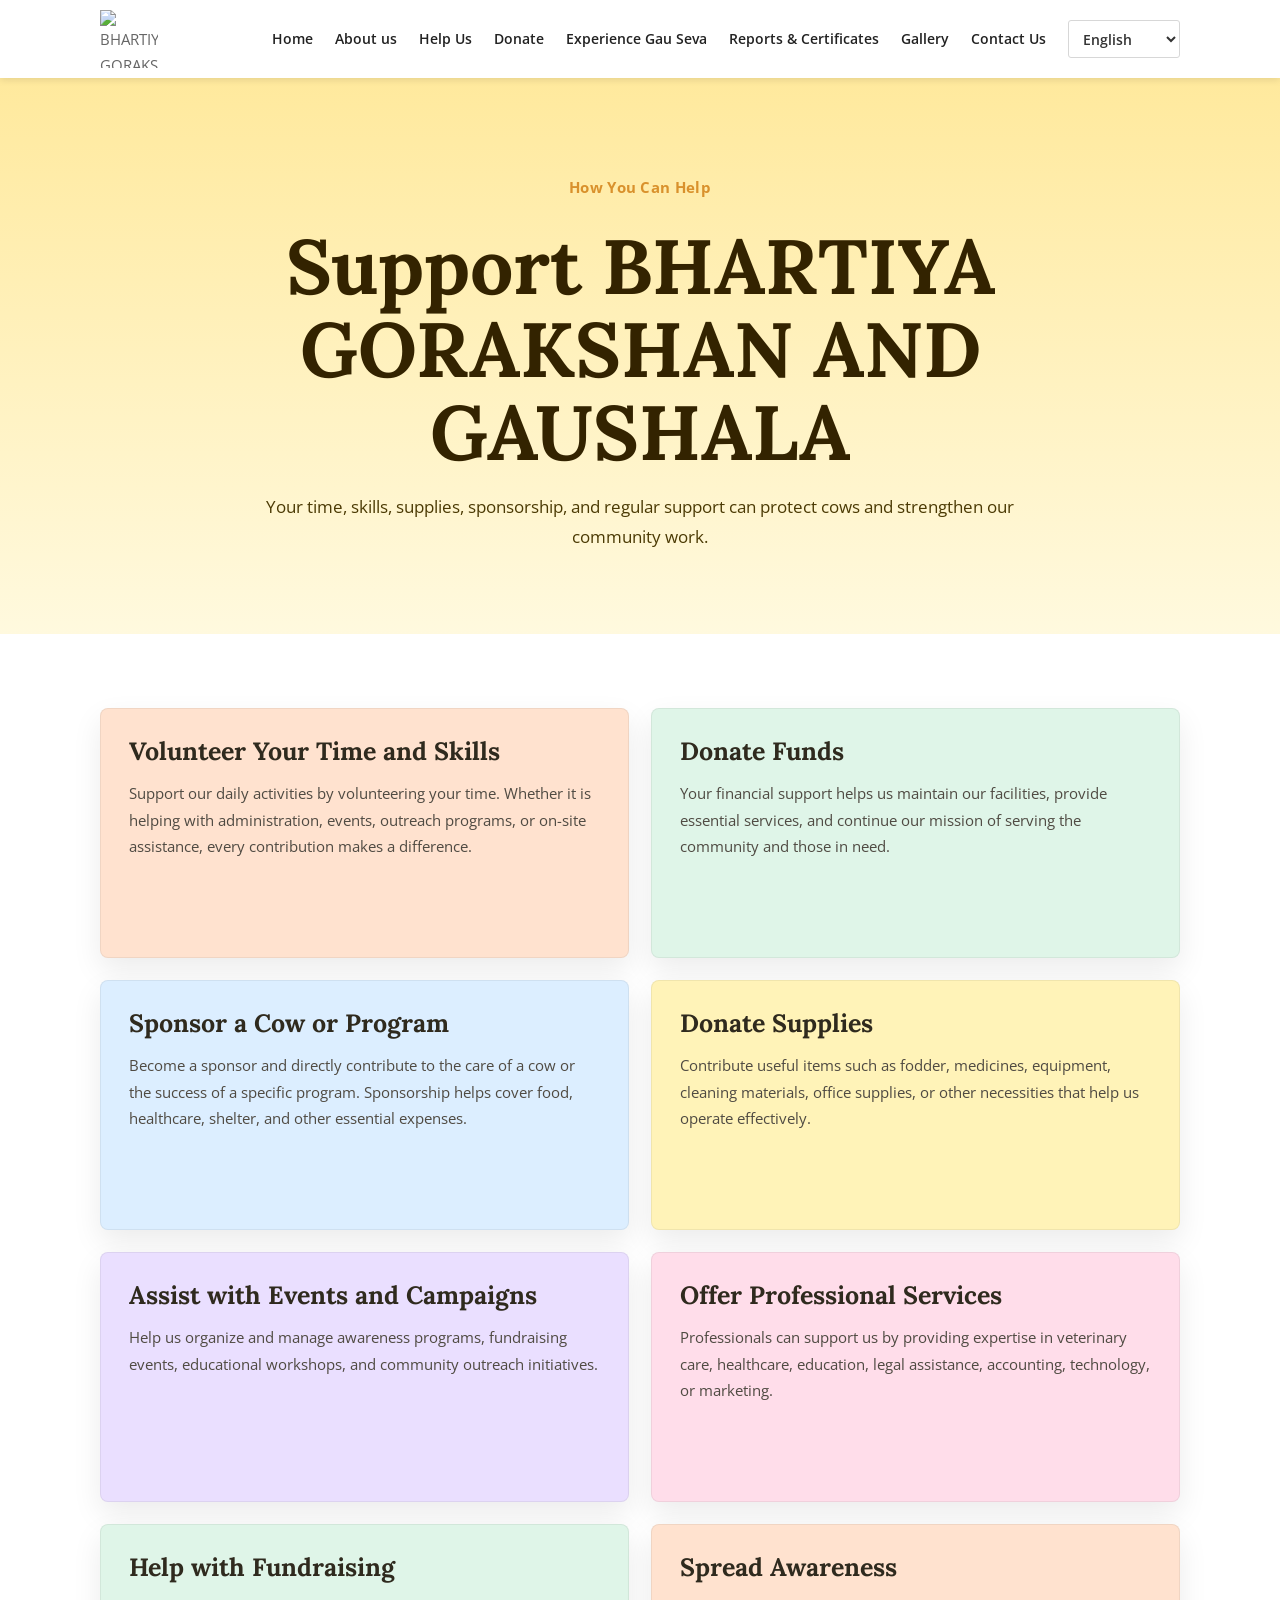
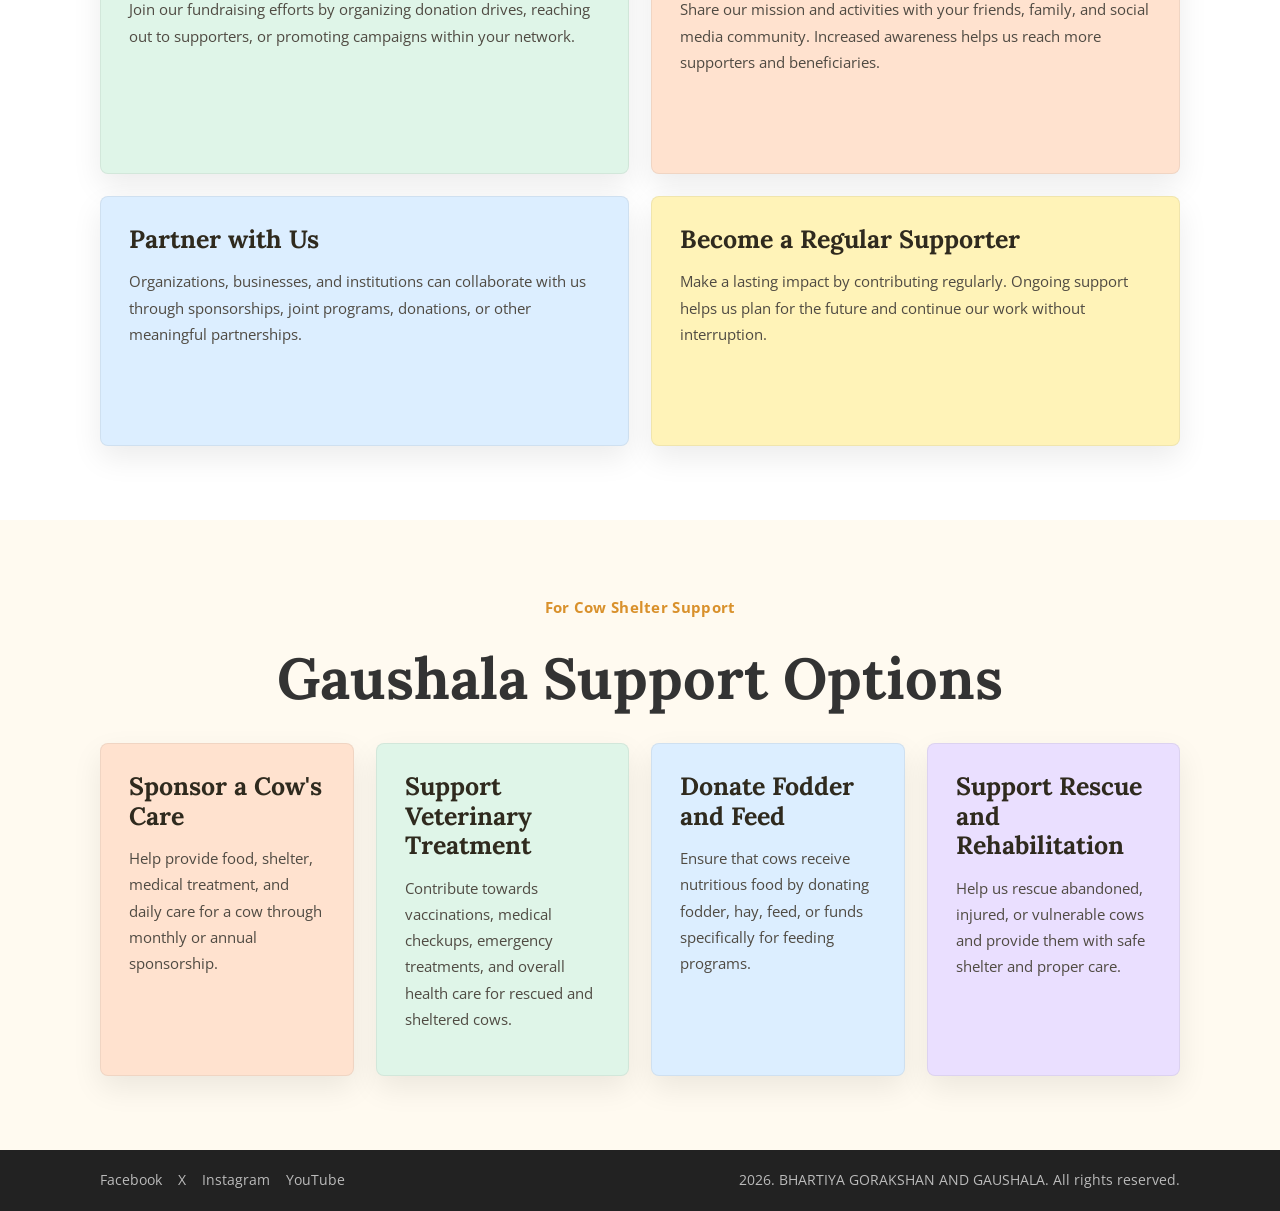
==== help.html @ c561fb52 "Add files via upload" ====
<!DOCTYPE html>
<html lang="en">
<head>
  <meta charset="UTF-8">
  <meta name="viewport" content="width=device-width, initial-scale=1.0">
  <title>Help Us - BHARTIYA GORAKSHAN AND GAUSHALA</title>
  <link rel="preconnect" href="https://fonts.googleapis.com">
  <link rel="preconnect" href="https://fonts.gstatic.com" crossorigin>
  <link href="https://fonts.googleapis.com/css2?family=Lora:wght@500;700&family=Noto+Sans+Devanagari:wght@400;600;700;800&family=Open+Sans:wght@400;600;700;800&display=swap" rel="stylesheet">
  <link rel="stylesheet" href="styles.css">
</head>
<body>
  <header class="topbar">
    <div class="nav-wrap">
      <a class="logo" href="index.html" aria-label="BHARTIYA GORAKSHAN AND GAUSHALA home">
        <img src="https://i0.wp.com/dakshinvrindavan.org/wp-content/uploads/2021/02/cropped-site-Icon.png?fit=180%2C180&ssl=1" alt="BHARTIYA GORAKSHAN AND GAUSHALA logo">
      </a>
      <nav class="main-nav" aria-label="Main navigation">
        <a href="index.html" data-i18n="navHome">Home</a>
        <a href="index.html#about" data-i18n="navAbout">About us</a>
        <a href="help.html" data-i18n="navHelp">Help Us</a>
        <a href="index.html#donate" data-i18n="navDonate">Donate</a>
        <a href="index.html#membership" data-i18n="navMembership">Experience Gau Seva</a>
        <a href="reports.html" data-i18n="navReports">Reports & Certificates</a>
        <a href="reports.html#gallery" data-i18n="navGallery">Gallery</a>
        <a href="index.html#contact" data-i18n="navContact">Contact Us</a>
        <select id="languageSelect" class="language-select" aria-label="Choose language">
          <option value="en">English</option>
          <option value="mr">Marathi</option>
        </select>
      </nav>
    </div>
  </header>

  <main>
    <section class="help-hero">
      <div class="container center">
        <p class="small-title" data-i18n="helpPageKicker">How You Can Help</p>
        <h1 data-i18n="helpPageTitle">Support BHARTIYA GORAKSHAN AND GAUSHALA</h1>
        <p data-i18n="helpPageLead">Your time, skills, supplies, sponsorship, and regular support can protect cows and strengthen our community work.</p>
      </div>
    </section>

    <section class="section">
      <div class="container help-card-grid">
        <article class="pastel-card peach">
          <h2 data-i18n="volunteerHelpTitle">Volunteer Your Time and Skills</h2>
          <p data-i18n="volunteerHelpText">Support our daily activities by volunteering your time. Whether it is helping with administration, events, outreach programs, or on-site assistance, every contribution makes a difference.</p>
        </article>
        <article class="pastel-card mint">
          <h2 data-i18n="donateFundsTitle">Donate Funds</h2>
          <p data-i18n="donateFundsText">Your financial support helps us maintain our facilities, provide essential services, and continue our mission of serving the community and those in need.</p>
        </article>
        <article class="pastel-card sky">
          <h2 data-i18n="sponsorProgramTitle">Sponsor a Cow or Program</h2>
          <p data-i18n="sponsorProgramText">Become a sponsor and directly contribute to the care of a cow or the success of a specific program. Sponsorship helps cover food, healthcare, shelter, and other essential expenses.</p>
        </article>
        <article class="pastel-card lemon">
          <h2 data-i18n="suppliesTitle">Donate Supplies</h2>
          <p data-i18n="suppliesText">Contribute useful items such as fodder, medicines, equipment, cleaning materials, office supplies, or other necessities that help us operate effectively.</p>
        </article>
        <article class="pastel-card lavender">
          <h2 data-i18n="eventsTitle">Assist with Events and Campaigns</h2>
          <p data-i18n="eventsText">Help us organize and manage awareness programs, fundraising events, educational workshops, and community outreach initiatives.</p>
        </article>
        <article class="pastel-card rose">
          <h2 data-i18n="professionalTitle">Offer Professional Services</h2>
          <p data-i18n="professionalText">Professionals can support us by providing expertise in veterinary care, healthcare, education, legal assistance, accounting, technology, or marketing.</p>
        </article>
        <article class="pastel-card mint">
          <h2 data-i18n="fundraisingTitle">Help with Fundraising</h2>
          <p data-i18n="fundraisingText">Join our fundraising efforts by organizing donation drives, reaching out to supporters, or promoting campaigns within your network.</p>
        </article>
        <article class="pastel-card peach">
          <h2 data-i18n="awarenessTitle">Spread Awareness</h2>
          <p data-i18n="awarenessText">Share our mission and activities with your friends, family, and social media community. Increased awareness helps us reach more supporters and beneficiaries.</p>
        </article>
        <article class="pastel-card sky">
          <h2 data-i18n="partnerTitle">Partner with Us</h2>
          <p data-i18n="partnerText">Organizations, businesses, and institutions can collaborate with us through sponsorships, joint programs, donations, or other meaningful partnerships.</p>
        </article>
        <article class="pastel-card lemon">
          <h2 data-i18n="regularTitle">Become a Regular Supporter</h2>
          <p data-i18n="regularText">Make a lasting impact by contributing regularly. Ongoing support helps us plan for the future and continue our work without interruption.</p>
        </article>
      </div>
    </section>

    <section class="section gaushala-help">
      <div class="container center">
        <p class="small-title" data-i18n="gaushalaKicker">For Cow Shelter Support</p>
        <h2 data-i18n="gaushalaTitle">Gaushala Support Options</h2>
      </div>
      <div class="container help-card-grid four">
        <article class="pastel-card peach">
          <h2 data-i18n="cowCareSponsorTitle">Sponsor a Cow's Care</h2>
          <p data-i18n="cowCareSponsorText">Help provide food, shelter, medical treatment, and daily care for a cow through monthly or annual sponsorship.</p>
        </article>
        <article class="pastel-card mint">
          <h2 data-i18n="vetSupportTitle">Support Veterinary Treatment</h2>
          <p data-i18n="vetSupportText">Contribute towards vaccinations, medical checkups, emergency treatments, and overall health care for rescued and sheltered cows.</p>
        </article>
        <article class="pastel-card sky">
          <h2 data-i18n="fodderTitle">Donate Fodder and Feed</h2>
          <p data-i18n="fodderText">Ensure that cows receive nutritious food by donating fodder, hay, feed, or funds specifically for feeding programs.</p>
        </article>
        <article class="pastel-card lavender">
          <h2 data-i18n="rescueTitle">Support Rescue and Rehabilitation</h2>
          <p data-i18n="rescueText">Help us rescue abandoned, injured, or vulnerable cows and provide them with safe shelter and proper care.</p>
        </article>
      </div>
    </section>
  </main>

  <footer class="footer">
    <div class="container footer-inner">
      <div class="socials">
        <a href="https://www.facebook.com/share/1EiMH8xy7c/" target="_blank">Facebook</a>
        <a href="https://twitter.com/daksinvrindavan" target="_blank">X</a>
        <a href="https://www.instagram.com/dakshinvrindavan/" target="_blank">Instagram</a>
        <a href="https://www.youtube.com/channel/UCX0RAwD0zaaq_ASyrpGauJA" target="_blank">YouTube</a>
      </div>
      <p data-i18n="footerText">© 2026. BHARTIYA GORAKSHAN AND GAUSHALA . All rights reserved.</p>
    </div>
  </footer>
  <script src="script.js"></script>
</body>
</html>
---- styles.css ----
:root {
  --green: #f4c430;
  --green-dark: #7a5b00;
  --gold: #b8860b;
  --orange: #d9912c;
  --text: #666666;
  --heading: #333333;
  --light: #f8f8f8;
  --white: #ffffff;
  --line: #e5e5e5;
  --shadow: 0 18px 42px rgba(0, 0, 0, 0.14);
}

* {
  box-sizing: border-box;
}

html {
  scroll-behavior: smooth;
}

body {
  margin: 0;
  font-family: "Open Sans", "Noto Sans Devanagari", Arial, sans-serif;
  color: var(--text);
  background: var(--white);
  font-size: 15px;
  line-height: 1.75;
}

a {
  color: inherit;
  text-decoration: none;
}

img {
  display: block;
  max-width: 100%;
}

.topbar {
  position: sticky;
  top: 0;
  z-index: 50;
  background: var(--white);
  box-shadow: 0 2px 7px rgba(0, 0, 0, 0.1);
}

.nav-wrap {
  width: min(1080px, calc(100% - 40px));
  min-height: 78px;
  margin: 0 auto;
  display: flex;
  align-items: center;
  justify-content: space-between;
  gap: 24px;
}

.logo img {
  width: 58px;
  height: 58px;
}

.main-nav {
  display: flex;
  align-items: center;
  justify-content: flex-end;
  gap: 22px;
  color: #222;
  font-size: 14px;
  font-weight: 600;
}

.main-nav a:hover {
  color: var(--green);
}

.language-select {
  min-width: 112px;
  height: 38px;
  padding: 0 10px;
  border: 1px solid #d7d7d7;
  border-radius: 3px;
  background: #fff;
  color: #333;
  font: inherit;
}

.hero {
  min-height: 680px;
  display: grid;
  place-items: center;
  text-align: center;
  color: #fff;
  background:
    linear-gradient(rgba(0, 0, 0, 0.42), rgba(0, 0, 0, 0.38)),
    url("https://dakshinvrindavan.org/wp-content/uploads/2021/02/Front-Img-scaled.jpg") center / cover;
}

.hero-content {
  width: min(900px, calc(100% - 36px));
  animation: zoomIn 900ms ease both;
}

.kicker,
.small-title {
  margin: 0 0 10px;
  color: var(--orange);
  font-weight: 700;
  letter-spacing: 0.02em;
}

.hero h1 {
  margin: 0 0 18px;
  color: #fff;
  font-family: "Lora", "Noto Sans Devanagari", serif;
  font-size: clamp(3rem, 8vw, 6rem);
  line-height: 1.05;
  font-weight: 700;
}

.hero-subtitle {
  max-width: 760px;
  margin: 0 auto 34px;
  color: rgba(255, 255, 255, 0.93);
  font-size: clamp(1.05rem, 2.2vw, 1.45rem);
}

.button {
  font-family: inherit;
  font-size: 15px;
  display: inline-flex;
  align-items: center;
  justify-content: center;
  min-height: 44px;
  padding: 10px 24px;
  border: 2px solid currentColor;
  border-radius: 3px;
  color: #332300;
  background: var(--green);
  font-weight: 700;
  transition: 160ms ease;
}

.button:hover {
  color: #fff;
  background: var(--green-dark);
}

.button-gold {
  color: #fff;
  background: transparent;
  border-color: #fff;
}

.button-gold:hover {
  border-color: var(--orange);
  background: var(--orange);
}

.section {
  padding: 74px 0;
}

.container {
  width: min(1080px, calc(100% - 40px));
  margin: 0 auto;
}

.center {
  text-align: center;
}

h2,
h3,
h4 {
  margin: 0;
  color: var(--heading);
  line-height: 1.18;
  font-weight: 600;
}

h2 {
  padding-bottom: 30px;
  font-family: "Lora", "Noto Sans Devanagari", serif;
  font-size: clamp(2.2rem, 5vw, 3.6rem);
  font-weight: 700;
}

h3 {
  padding-bottom: 14px;
  font-size: 24px;
}

h4 {
  padding-bottom: 12px;
  font-size: 19px;
}

p {
  margin: 0;
  padding-bottom: 1em;
}

.feature-list {
  display: grid;
  gap: 54px;
  margin-top: 16px;
}

.feature-row {
  display: grid;
  grid-template-columns: 0.95fr 1.05fr;
  gap: 44px;
  align-items: stretch;
}

.feature-row.reverse {
  grid-template-columns: 1.05fr 0.95fr;
}

.feature-row.reverse .feature-text {
  order: 2;
}

.feature-row img {
  width: 100%;
  height: 420px;
  object-fit: cover;
  box-shadow: var(--shadow);
}

.feature-text {
  min-height: 420px;
  padding: 42px;
  display: flex;
  flex-direction: column;
  justify-content: center;
  background: #ffe58a;
  box-shadow: var(--shadow);
}

.feature-text h3 {
  color: #332300;
  font-family: "Lora", "Noto Sans Devanagari", serif;
  font-size: 34px;
}

.feature-text p {
  color: #4b3a04;
}

.stats {
  padding: 54px 0;
  background: var(--light);
}

.stats-grid {
  display: grid;
  grid-template-columns: repeat(3, 1fr);
  gap: 24px;
  text-align: center;
}

.stats-grid strong {
  display: block;
  color: var(--green);
  font-size: 56px;
  line-height: 1;
}

.stats-grid span {
  display: block;
  margin-top: 12px;
  color: #444;
  font-weight: 700;
}

.donate-info {
  background: #fff;
}

.donation-scanner-panel {
  display: grid;
  grid-template-columns: 0.8fr 1.2fr;
  gap: 28px;
  align-items: center;
  margin-top: 46px;
  padding: 30px;
  border-radius: 8px;
  background: #fff8dc;
  box-shadow: 0 14px 38px rgba(0, 0, 0, 0.1);
}

.donation-scanner-panel h2 {
  padding-bottom: 14px;
  color: #332300;
  font-size: clamp(1.9rem, 4vw, 3rem);
}

.scanner-images {
  display: grid;
  grid-template-columns: minmax(180px, 0.75fr) minmax(220px, 1fr);
  gap: 16px;
  align-items: start;
}

.scanner-images img {
  width: 100%;
  max-height: 620px;
  object-fit: contain;
  border-radius: 8px;
  background: #fff;
  box-shadow: 0 10px 28px rgba(0, 0, 0, 0.12);
}

.scanner-card {
  margin: 0;
}

.scanner-actions {
  display: flex;
  flex-wrap: wrap;
  gap: 10px;
  margin-top: 14px;
}

.scanner-actions .button {
  flex: 1 1 180px;
}

.info-grid {
  display: grid;
  grid-template-columns: repeat(4, 1fr);
  gap: 24px;
}

.info-card {
  text-align: center;
  padding: 22px 14px;
}

.icon {
  width: 52px;
  height: 52px;
  margin: 0 auto 18px;
  display: grid;
  place-items: center;
  border-radius: 50%;
  color: var(--green);
  border: 2px solid var(--green);
  font-weight: 800;
}

.testimonials {
  background: #f6f6f6;
}

.testimonial-grid {
  display: grid;
  grid-template-columns: repeat(4, 1fr);
  gap: 26px;
}

.testimonial {
  text-align: center;
}

.testimonial img {
  width: 138px;
  height: 138px;
  margin: 0 auto 18px;
  border-radius: 50%;
  object-fit: cover;
}

.testimonial h3 {
  color: var(--green-dark);
  font-size: 22px;
}

.testimonial p {
  font-size: 14px;
}

.motto {
  padding: 80px 0;
  color: #fff;
  background:
    linear-gradient(rgba(17, 72, 35, 0.8), rgba(17, 72, 35, 0.8)),
    url("https://dakshinvrindavan.org/wp-content/uploads/2021/02/Whitened-Calf.jpg") center / cover fixed;
}

.motto h2 {
  color: #fff;
  padding-bottom: 12px;
}

.motto p {
  color: #fff;
  font-family: "Lora", "Noto Sans Devanagari", serif;
  font-size: clamp(1.45rem, 3vw, 2.3rem);
  font-weight: 700;
}

.help-grid {
  background: #fff;
}

.two-col {
  display: grid;
  grid-template-columns: 3fr 2fr;
  gap: 30px;
  align-items: stretch;
}

.two-col.second {
  margin-top: 30px;
  grid-template-columns: 3fr 2fr;
}

.image-card img {
  width: 100%;
  height: 310px;
  object-fit: cover;
}

.promo {
  min-height: 310px;
  padding: 42px 32px;
  display: flex;
  flex-direction: column;
  align-items: center;
  justify-content: center;
  text-align: center;
  color: #332300;
  background: var(--green);
}

.promo h3 {
  color: #332300;
  font-family: "Lora", "Noto Sans Devanagari", serif;
  font-size: 30px;
}

.promo .button {
  color: #332300;
  background: transparent;
  border-color: #332300;
}

.promo .button:hover {
  color: #fff;
  background: #332300;
}

.facts {
  color: #fff;
  background:
    linear-gradient(rgba(184, 132, 0, 0.76), rgba(184, 132, 0, 0.76)),
    url("https://dakshinvrindavan.org/wp-content/uploads/2021/02/Whitened-Calf.jpg") center / cover;
}

.facts h2,
.facts h3 {
  color: #fff;
}

.facts .small-title {
  color: #fff;
}

.facts-grid {
  display: grid;
  grid-template-columns: repeat(3, 1fr);
  gap: 36px;
}

.facts-grid p {
  text-align: justify;
}

.contact-section {
  background: #fff;
}

.contact-lines {
  text-align: center;
  margin-bottom: 38px;
}

.contact-lines a {
  color: var(--green);
}

.contact-form {
  width: min(560px, calc(100% - 40px));
  margin: 0 auto;
}

.contact-form h2 {
  text-align: left;
  font-family: "Open Sans", "Noto Sans Devanagari", Arial, sans-serif;
  font-size: 28px;
  font-weight: 600;
}

.form-row {
  display: grid;
  grid-template-columns: 1fr 1fr;
  gap: 14px;
}

input,
textarea {
  width: 100%;
  margin-bottom: 14px;
  border: none;
  border-radius: 0;
  background: #eeeeee;
  color: #555;
  padding: 15px;
  font: inherit;
}

textarea {
  min-height: 150px;
  resize: vertical;
}

.form-bottom {
  display: flex;
  align-items: center;
  justify-content: flex-end;
  gap: 18px;
}

.form-bottom label {
  display: flex;
  align-items: center;
  gap: 8px;
}

.form-bottom input {
  width: 54px;
  margin: 0;
}

button {
  border: 2px solid var(--green);
  background: var(--green);
  color: #fff;
  padding: 10px 22px;
  cursor: pointer;
  font: inherit;
  font-weight: 700;
}

.donation-modal {
  position: fixed;
  inset: 0;
  z-index: 100;
  display: none;
  align-items: center;
  justify-content: center;
  padding: 22px;
}

.donation-modal.is-open {
  display: flex;
}

.donation-modal-backdrop {
  position: absolute;
  inset: 0;
  background: rgba(0, 0, 0, 0.62);
}

.donation-dialog {
  position: relative;
  width: min(920px, 100%);
  max-height: min(90vh, 820px);
  overflow: auto;
  padding: 32px;
  border-radius: 8px;
  background: #fff8dc;
  box-shadow: 0 24px 70px rgba(0, 0, 0, 0.35);
}

.donation-dialog h2 {
  padding-right: 42px;
  padding-bottom: 12px;
  color: #332300;
  font-size: clamp(1.8rem, 4vw, 3rem);
}

.donation-dialog p {
  color: #4b3a04;
}

.modal-close {
  position: absolute;
  top: 14px;
  right: 14px;
  width: 38px;
  height: 38px;
  padding: 0;
  border: 0;
  border-radius: 50%;
  background: #332300;
  color: #fff;
  font-size: 26px;
  line-height: 1;
}

.donation-image-grid {
  display: grid;
  grid-template-columns: minmax(220px, 0.8fr) minmax(260px, 1fr);
  gap: 14px;
  margin: 20px 0 24px;
}

.donation-image-grid img {
  width: 100%;
  max-height: 72vh;
  object-fit: contain;
  border-radius: 8px;
  background: #fff;
}

.modal-donate-link {
  color: #332300;
}

.footer {
  padding: 18px 0;
  background: #222;
  color: #bbb;
  font-size: 14px;
}

.footer-inner {
  display: flex;
  align-items: center;
  justify-content: space-between;
  gap: 20px;
}

.socials {
  display: flex;
  gap: 16px;
  flex-wrap: wrap;
}

.footer p {
  padding: 0;
}

.help-hero {
  padding: 96px 0 64px;
  background:
    linear-gradient(rgba(255, 229, 138, 0.84), rgba(255, 249, 221, 0.96)),
    url("https://dakshinvrindavan.org/wp-content/uploads/2021/02/Whitened-Calf.jpg") center / cover;
}

.help-hero h1 {
  max-width: 920px;
  margin: 0 auto 18px;
  color: #332300;
  font-family: "Lora", "Noto Sans Devanagari", serif;
  font-size: clamp(2.4rem, 6vw, 4.8rem);
  line-height: 1.08;
}

.help-hero p:last-child {
  max-width: 760px;
  margin: 0 auto;
  color: #4b3a04;
  font-size: 1.08rem;
}

.help-card-grid {
  display: grid;
  grid-template-columns: repeat(2, minmax(0, 1fr));
  gap: 22px;
}

.help-card-grid.four {
  grid-template-columns: repeat(4, minmax(0, 1fr));
}

.pastel-card {
  min-height: 250px;
  padding: 28px;
  border-radius: 8px;
  border: 1px solid rgba(0, 0, 0, 0.06);
  box-shadow: 0 12px 30px rgba(0, 0, 0, 0.08);
}

.pastel-card h2 {
  padding-bottom: 14px;
  color: #2f2a1e;
  font-family: "Lora", "Noto Sans Devanagari", serif;
  font-size: 25px;
}

.pastel-card p {
  color: #4f4a42;
}

.peach {
  background: #ffe2cf;
}

.mint {
  background: #dff5e8;
}

.sky {
  background: #dceeff;
}

.lemon {
  background: #fff3b8;
}

.lavender {
  background: #eadfff;
}

.rose {
  background: #ffddea;
}

.gaushala-help {
  background: #fffaf0;
}

.reports-hero {
  padding: 96px 0 64px;
  background:
    linear-gradient(rgba(255, 229, 138, 0.86), rgba(255, 249, 221, 0.96)),
    url("https://dakshinvrindavan.org/wp-content/uploads/2021/02/Whitened-Calf.jpg") center / cover;
}

.reports-hero h1 {
  max-width: 920px;
  margin: 0 auto 18px;
  color: #332300;
  font-family: "Lora", "Noto Sans Devanagari", serif;
  font-size: clamp(2.4rem, 6vw, 4.8rem);
  line-height: 1.08;
}

.reports-hero p:last-child,
.compact-lead {
  max-width: 780px;
  margin-left: auto;
  margin-right: auto;
}

.documents-grid {
  display: grid;
  grid-template-columns: repeat(3, minmax(0, 1fr));
  gap: 22px;
}

.document-card {
  min-height: 340px;
  padding: 28px;
  border: 1px solid rgba(0, 0, 0, 0.06);
  border-radius: 8px;
  background: #fff8dc;
  box-shadow: 0 12px 30px rgba(0, 0, 0, 0.08);
}

.document-card h2 {
  padding-bottom: 16px;
  color: #332300;
  font-family: "Lora", "Noto Sans Devanagari", serif;
  font-size: 26px;
}

.document-actions {
  display: flex;
  flex-wrap: wrap;
  gap: 10px;
  margin-top: 16px;
}

.secondary-doc-button {
  background: transparent;
  color: #332300;
  border-color: #332300;
}

.secondary-doc-button:hover {
  color: #fff;
  background: #332300;
}

.disabled-button {
  cursor: not-allowed;
  color: #6a5a2d;
  background: #efe0aa;
  border-color: #d6c37b;
}

.gallery-section {
  background: #fffaf0;
}

.gallery-grid {
  display: grid;
  grid-template-columns: repeat(4, minmax(0, 1fr));
  gap: 16px;
}

.gallery-grid img {
  width: 100%;
  aspect-ratio: 4 / 3;
  object-fit: cover;
  border-radius: 8px;
  box-shadow: 0 10px 28px rgba(0, 0, 0, 0.12);
}

.document-viewer-page {
  padding: 54px 0;
  background: #fffaf0;
}

.document-viewer-shell {
  padding: 28px;
  border-radius: 8px;
  background: #fff;
  box-shadow: 0 14px 38px rgba(0, 0, 0, 0.1);
}

.document-viewer-header {
  display: flex;
  align-items: flex-start;
  justify-content: space-between;
  gap: 20px;
  margin-bottom: 24px;
}

.document-viewer-header h1 {
  margin: 0;
  color: #332300;
  font-family: "Lora", "Noto Sans Devanagari", serif;
  font-size: clamp(2rem, 5vw, 3.5rem);
  line-height: 1.1;
}

.document-frame {
  overflow: auto;
  border: 1px solid #e5d393;
  border-radius: 8px;
  background: #f8f8f8;
}

.document-frame iframe {
  display: block;
  width: 100%;
  min-height: 78vh;
  border: 0;
}

.document-frame img {
  width: 100%;
  height: auto;
  display: block;
}

@keyframes zoomIn {
  from {
    opacity: 0;
    transform: scale(0.96);
  }
  to {
    opacity: 1;
    transform: scale(1);
  }
}

@media (max-width: 980px) {
  .nav-wrap {
    min-height: auto;
    padding: 12px 0;
    align-items: flex-start;
    flex-direction: column;
  }

  .main-nav {
    width: 100%;
    justify-content: flex-start;
    flex-wrap: wrap;
    gap: 14px;
  }

  .language-select {
    min-width: 150px;
  }

  .feature-row,
  .feature-row.reverse,
  .two-col,
  .two-col.second,
  .donation-scanner-panel {
    grid-template-columns: 1fr;
  }

  .feature-row.reverse .feature-text {
    order: 0;
  }

  .info-grid,
  .testimonial-grid,
  .documents-grid,
  .gallery-grid,
  .help-card-grid.four {
    grid-template-columns: repeat(2, 1fr);
  }
}

@media (max-width: 700px) {
  .hero {
    min-height: 560px;
  }

  .section {
    padding: 54px 0;
  }

  .stats-grid,
  .facts-grid,
  .info-grid,
  .testimonial-grid,
  .help-card-grid,
  .help-card-grid.four,
  .documents-grid,
  .gallery-grid,
  .scanner-images,
  .form-row {
    grid-template-columns: 1fr;
  }

  .document-viewer-header {
    flex-direction: column;
  }

  .feature-row img,
  .image-card img {
    height: 260px;
  }

  .feature-text {
    min-height: 260px;
    padding: 28px;
  }

  .form-bottom {
    align-items: stretch;
    flex-direction: column;
  }

  .footer-inner {
    align-items: flex-start;
    flex-direction: column;
  }

  .main-nav a,
  .language-select {
    flex: 1 1 calc(50% - 14px);
  }

  .donation-dialog {
    padding: 24px 18px;
  }

  .donation-image-grid {
    grid-template-columns: 1fr;
  }
}

@media (max-width: 430px) {
  .nav-wrap,
  .container,
  .contact-form {
    width: min(100% - 24px, 1080px);
  }

  .main-nav a,
  .language-select {
    flex-basis: 100%;
  }

  .hero h1,
  .help-hero h1 {
    overflow-wrap: anywhere;
  }
}
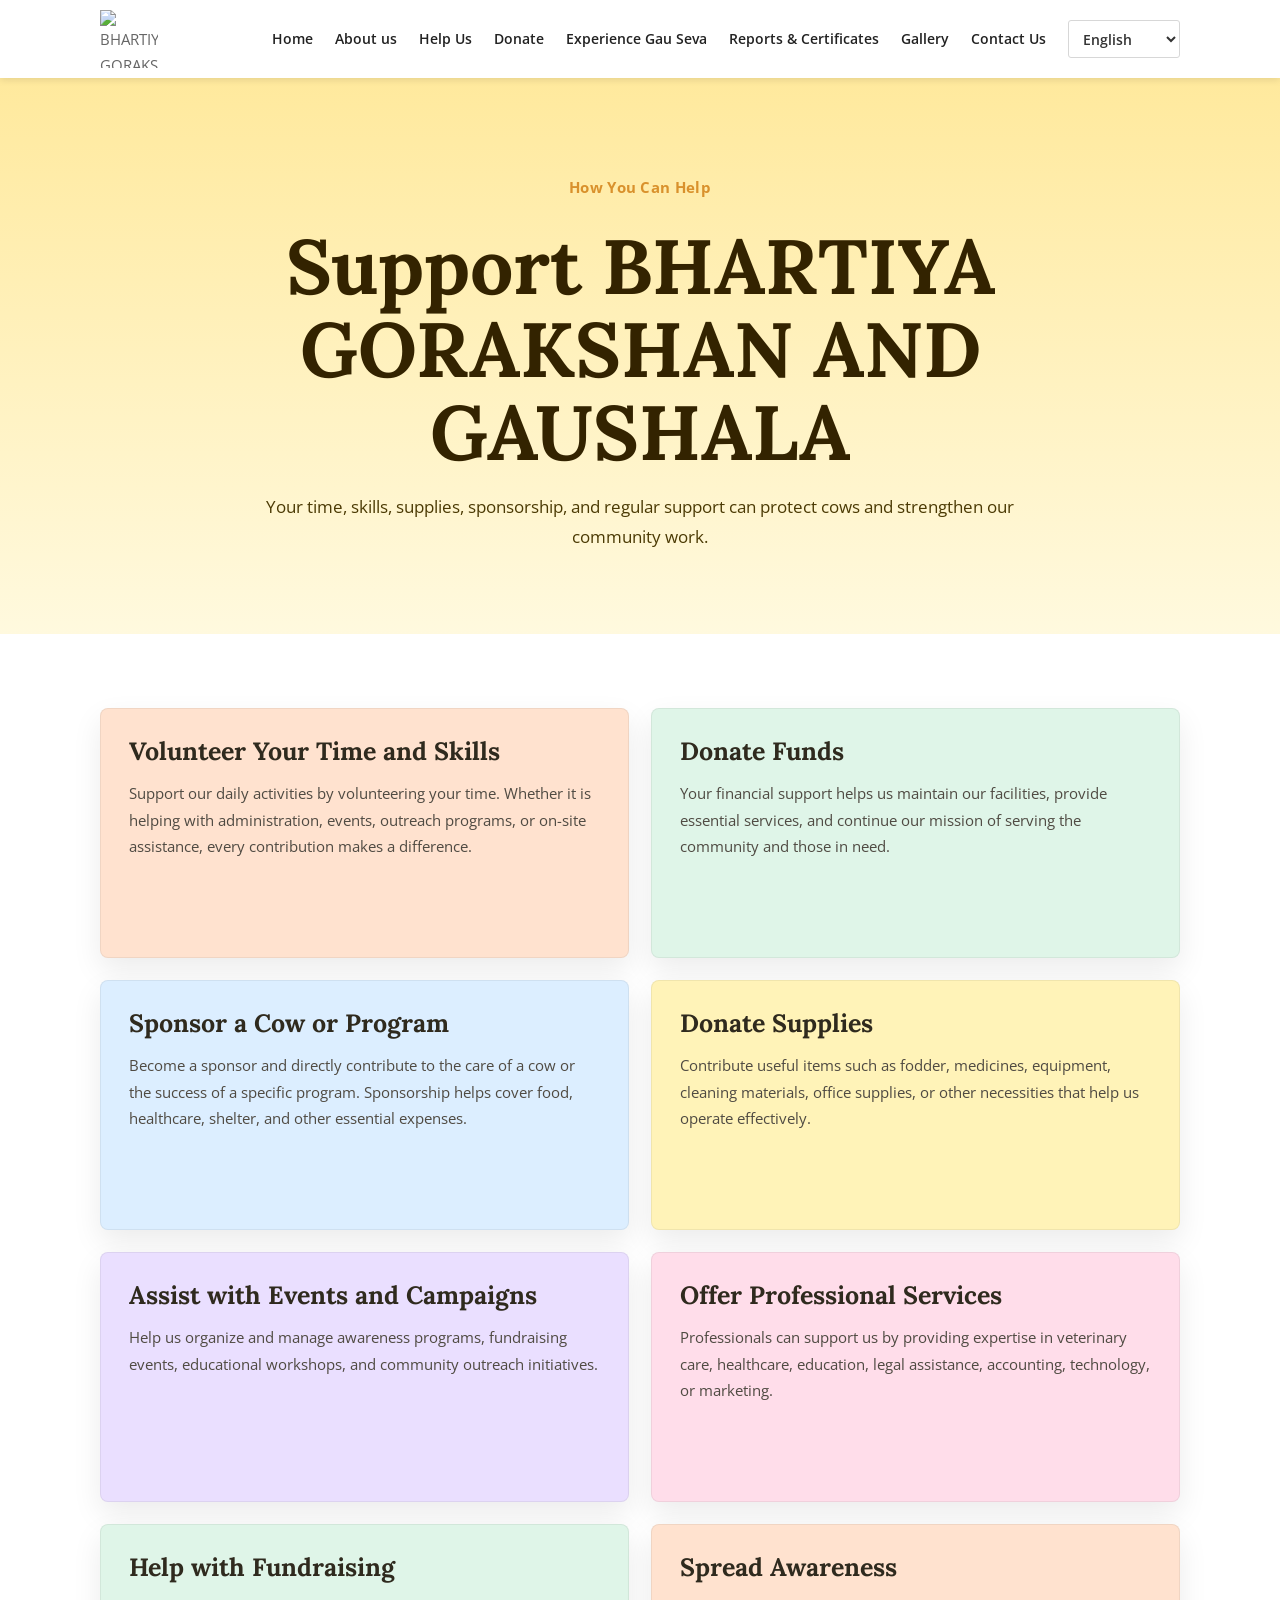
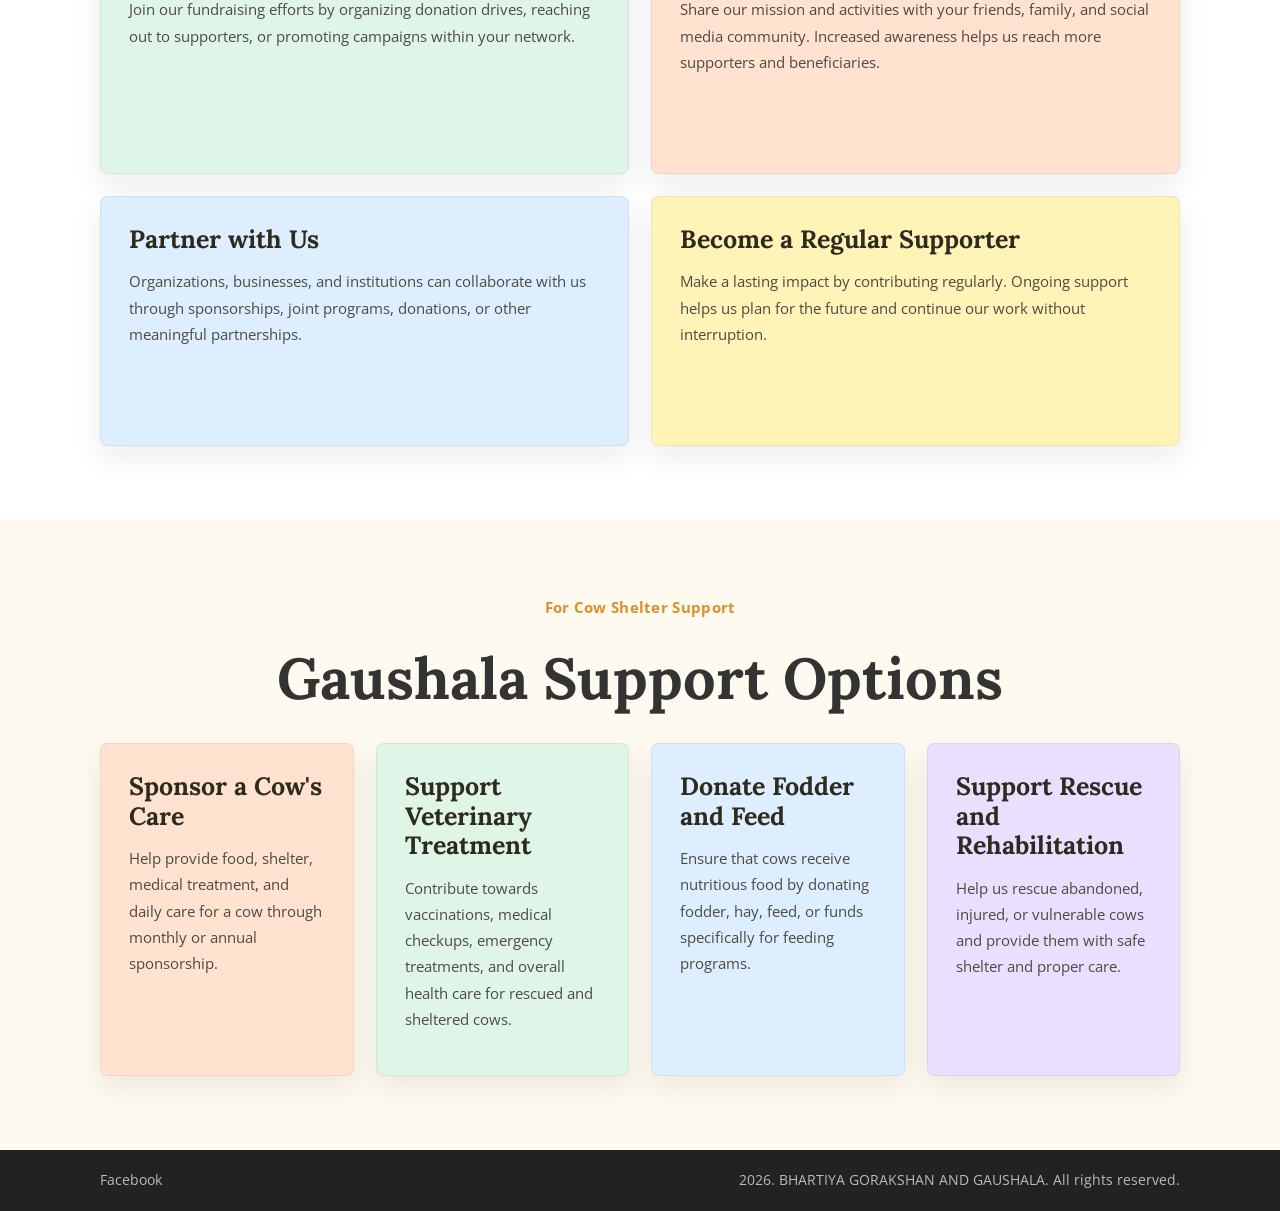
==== commit ba0933b2: "Fix HTML formatting and structure in help.html" ====
--- a/help.html
+++ b/help.html
@@ -116,9 +116,6 @@
     <div class="container footer-inner">
       <div class="socials">
         <a href="https://www.facebook.com/share/1EiMH8xy7c/" target="_blank">Facebook</a>
-        <a href="https://twitter.com/daksinvrindavan" target="_blank">X</a>
-        <a href="https://www.instagram.com/dakshinvrindavan/" target="_blank">Instagram</a>
-        <a href="https://www.youtube.com/channel/UCX0RAwD0zaaq_ASyrpGauJA" target="_blank">YouTube</a>
       </div>
       <p data-i18n="footerText">© 2026. BHARTIYA GORAKSHAN AND GAUSHALA . All rights reserved.</p>
     </div>
--- a/styles.css
+++ b/styles.css
@@ -883,105 +883,6 @@
   }
 }
 
-@media (max-width: 980px) {
-  .nav-wrap {
-    min-height: auto;
-    padding: 12px 0;
-    align-items: flex-start;
-    flex-direction: column;
-  }
-
-  .main-nav {
-    width: 100%;
-    justify-content: flex-start;
-    flex-wrap: wrap;
-    gap: 14px;
-  }
-
-  .language-select {
-    min-width: 150px;
-  }
-
-  .feature-row,
-  .feature-row.reverse,
-  .two-col,
-  .two-col.second,
-  .donation-scanner-panel {
-    grid-template-columns: 1fr;
-  }
-
-  .feature-row.reverse .feature-text {
-    order: 0;
-  }
-
-  .info-grid,
-  .testimonial-grid,
-  .documents-grid,
-  .gallery-grid,
-  .help-card-grid.four {
-    grid-template-columns: repeat(2, 1fr);
-  }
-}
-
-@media (max-width: 700px) {
-  .hero {
-    min-height: 560px;
-  }
-
-  .section {
-    padding: 54px 0;
-  }
-
-  .stats-grid,
-  .facts-grid,
-  .info-grid,
-  .testimonial-grid,
-  .help-card-grid,
-  .help-card-grid.four,
-  .documents-grid,
-  .gallery-grid,
-  .scanner-images,
-  .form-row {
-    grid-template-columns: 1fr;
-  }
-
-  .document-viewer-header {
-    flex-direction: column;
-  }
-
-  .feature-row img,
-  .image-card img {
-    height: 260px;
-  }
-
-  .feature-text {
-    min-height: 260px;
-    padding: 28px;
-  }
-
-  .form-bottom {
-    align-items: stretch;
-    flex-direction: column;
-  }
-
-  .footer-inner {
-    align-items: flex-start;
-    flex-direction: column;
-  }
-
-  .main-nav a,
-  .language-select {
-    flex: 1 1 calc(50% - 14px);
-  }
-
-  .donation-dialog {
-    padding: 24px 18px;
-  }
-
-  .donation-image-grid {
-    grid-template-columns: 1fr;
-  }
-}
 
 @media (max-width: 430px) {
   .nav-wrap,
@@ -1000,3 +901,161 @@
     overflow-wrap: anywhere;
   }
 }
+/* ========================= */
+/* PREMIUM MOBILE MENU */
+/* ========================= */
+
+.menu-toggle,
+.close-menu{
+    display:none;
+}
+
+@media (max-width:900px){
+
+.menu-toggle{
+
+display:block;
+
+font-size:34px;
+
+background:none;
+
+border:none;
+
+cursor:pointer;
+
+color:#333;
+
+padding:0;
+
+}
+
+.nav-wrap{
+
+display:flex;
+
+justify-content:space-between;
+
+align-items:center;
+
+padding:12px 0;
+
+}
+
+.menu-overlay{
+
+position:fixed;
+
+left:0;
+
+top:0;
+
+width:100%;
+
+height:100%;
+
+background:rgba(0,0,0,.45);
+
+opacity:0;
+
+visibility:hidden;
+
+transition:.3s;
+
+z-index:998;
+
+}
+
+.menu-overlay.show{
+
+opacity:1;
+
+visibility:visible;
+
+}
+
+.main-nav{
+
+position:fixed;
+
+right:-320px;
+
+top:0;
+
+width:300px;
+
+height:100vh;
+
+background:white;
+
+display:flex;
+
+flex-direction:column;
+
+align-items:flex-start;
+
+padding:30px;
+
+overflow-y:auto;
+
+gap:18px;
+
+transition:.35s;
+
+box-shadow:-10px 0 25px rgba(0,0,0,.18);
+
+z-index:999;
+
+}
+
+.main-nav.active{
+
+right:0;
+
+}
+
+.close-menu{
+
+display:block;
+
+align-self:flex-end;
+
+background:none;
+
+border:none;
+
+font-size:30px;
+
+cursor:pointer;
+
+margin-bottom:20px;
+
+}
+
+.main-nav a{
+
+font-size:18px;
+
+width:100%;
+
+padding:8px 0;
+
+border-bottom:1px solid #eee;
+
+}
+
+.language-select{
+
+width:100%;
+
+margin-top:15px;
+
+}
+
+body.menu-open{
+
+overflow:hidden;
+
+}
+
+}
